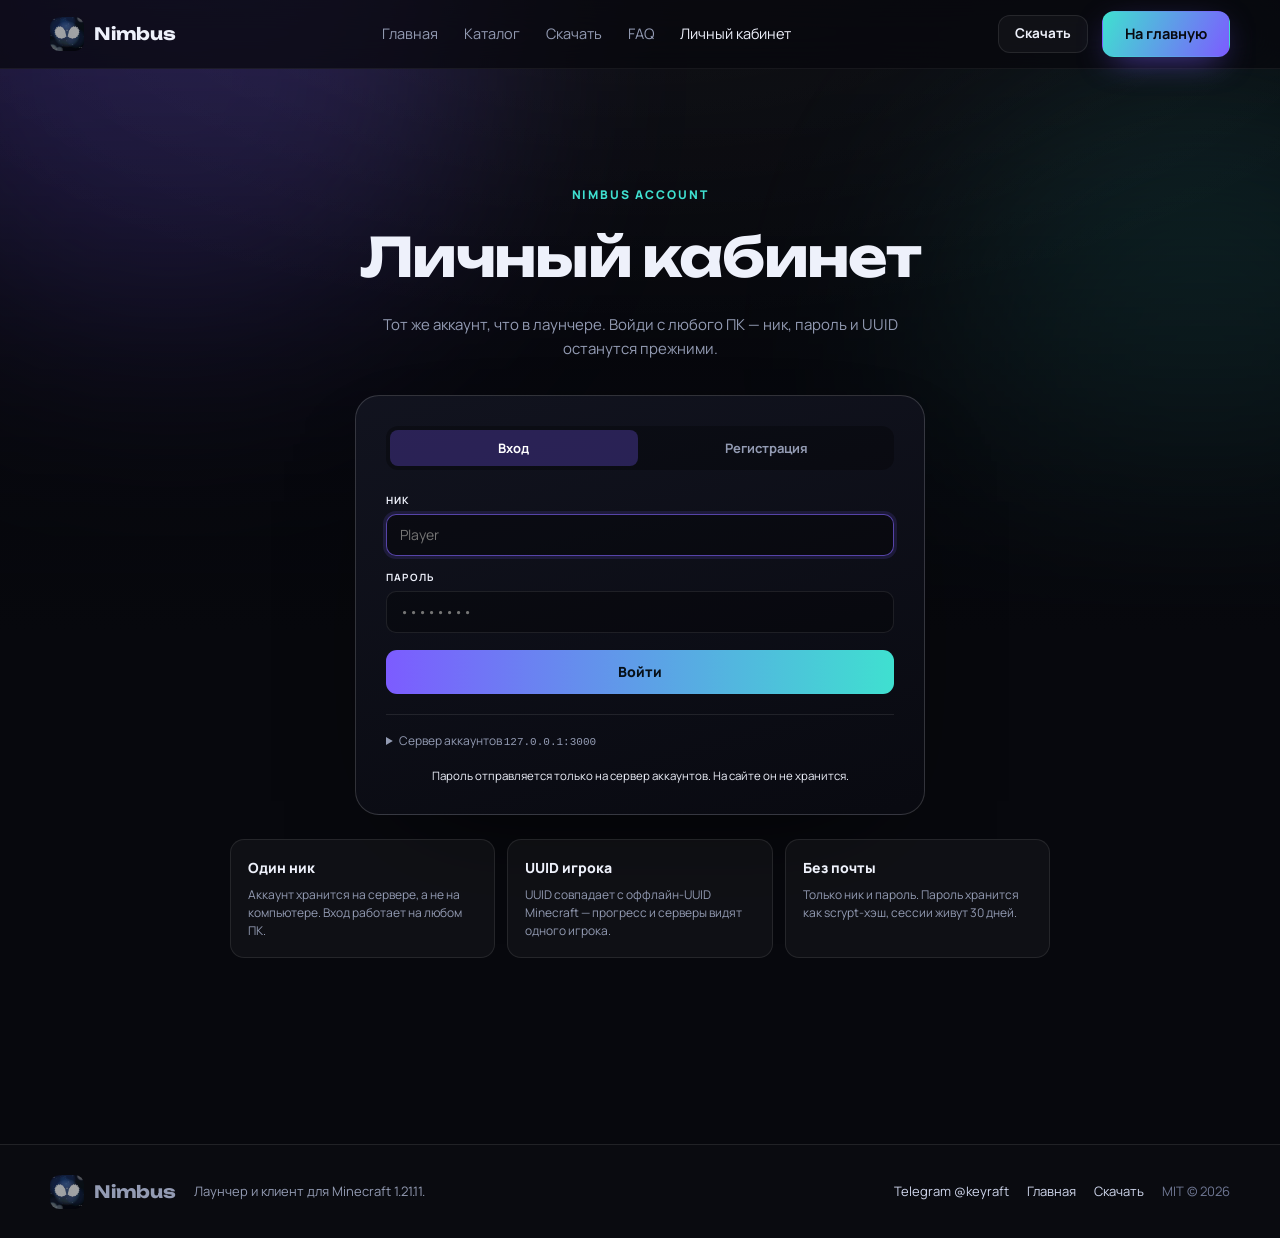
==== account.html @ 92fbec5d "Nimbus site 1.3.2" ====
<!DOCTYPE html>
<html lang="ru">
<head>
<meta charset="UTF-8">
<meta name="viewport" content="width=device-width, initial-scale=1">
<title>Личный кабинет — Nimbus</title>
<meta name="description" content="Вход и регистрация в Nimbus. Тот же аккаунт, что в лаунчере: ник, пароль и UUID игрока на любом ПК.">
<meta name="theme-color" content="#07080d">
<link rel="icon" href="assets/icon.png">
<link rel="preconnect" href="https://fonts.googleapis.com">
<link rel="preconnect" href="https://fonts.gstatic.com" crossorigin>
<link href="https://fonts.googleapis.com/css2?family=Manrope:wght@400;500;600;700;800&family=Unbounded:wght@600;700;800&display=swap" rel="stylesheet">
<link rel="stylesheet" href="style.css">
</head>
<body class="account-page">
<div class="aurora" aria-hidden="true">
  <span class="blob b1"></span>
  <span class="blob b2"></span>
  <span class="blob b3"></span>
</div>

<header class="nav" id="top">
  <div class="wrap nav-inner">
    <a class="brand" href="index.html">
      <img src="assets/icon.png" alt="Nimbus" width="34" height="34">
      <span>Nimbus</span>
    </a>
    <nav class="nav-links" aria-label="Навигация">
      <a href="index.html">Главная</a>
      <a href="index.html#catalog">Каталог</a>
      <a href="index.html#download">Скачать</a>
      <a href="index.html#faq">FAQ</a>
      <a class="active" href="account.html">Личный кабинет</a>
    </nav>
    <div class="nav-actions">
      <a class="btn btn-ghost nav-account" href="index.html#download">Скачать</a>
      <a class="btn btn-primary" href="index.html">На главную</a>
      <button class="nav-burger" id="navBurger" type="button" aria-label="Открыть меню" aria-expanded="false">
        <span></span><span></span><span></span>
      </button>
    </div>
  </div>
  <nav class="mobile-menu" id="mobileMenu" aria-label="Мобильная навигация">
    <a href="index.html">Главная</a>
    <a href="index.html#catalog">Каталог</a>
    <a href="index.html#download">Скачать</a>
    <a href="index.html#faq">FAQ</a>
    <a href="account.html">Личный кабинет</a>
  </nav>
</header>

<main class="account-main wrap">
  <div class="account-hero">
    <span class="eyebrow">Nimbus Account</span>
    <h1>Личный кабинет</h1>
    <p>Тот же аккаунт, что в лаунчере. Войди с любого ПК — ник, пароль и UUID останутся прежними.</p>
  </div>

  <section class="account-card" aria-live="polite">
    <div id="authView">
      <div class="account-tabs" role="tablist" aria-label="Вход или регистрация">
        <button type="button" class="account-tab active" data-auth-tab="login" role="tab" aria-selected="true">Вход</button>
        <button type="button" class="account-tab" data-auth-tab="register" role="tab" aria-selected="false">Регистрация</button>
      </div>

      <form id="authForm" class="account-form" autocomplete="on" novalidate>
        <label class="account-field">
          <span>Ник</span>
          <input id="username" class="account-input" name="username" type="text" maxlength="16" placeholder="Player" autocomplete="username" required>
        </label>
        <label class="account-field">
          <span>Пароль</span>
          <input id="password" class="account-input" name="password" type="password" maxlength="128" placeholder="••••••••" autocomplete="current-password" required>
        </label>
        <label class="account-field" id="repeatField" hidden>
          <span>Повтори пароль</span>
          <input id="repeat" class="account-input" name="repeat" type="password" maxlength="128" placeholder="••••••••" autocomplete="new-password">
        </label>

        <div id="authError" class="account-error" role="alert"></div>
        <button id="authSubmit" class="account-submit" type="submit">Войти</button>
      </form>

      <details class="account-server">
        <summary>Сервер аккаунтов <span id="serverLabel">127.0.0.1:3000</span></summary>
        <div class="server-row">
          <input id="serverUrl" class="account-input mono" type="url" spellcheck="false" placeholder="https://auth.example.com">
          <button id="saveServer" class="btn btn-ghost" type="button">Сохранить</button>
        </div>
        <div id="serverStatus" class="server-status"></div>
        <p class="account-note">Для второго ПК укажи адрес сервера, который печатает NimbusAuthServer. Для интернета нужен https.</p>
      </details>

      <p class="account-note center">Пароль отправляется только на сервер аккаунтов. На сайте он не хранится.</p>
    </div>

    <div id="userView" hidden>
      <div class="account-user">
        <div id="avatar" class="account-avatar">N</div>
        <div class="account-user-copy">
          <h2 id="userName">Player</h2>
          <span class="account-badge">Аккаунт Nimbus</span>
        </div>
        <a class="btn btn-ghost small" href="index.html#download">Скачать</a>
      </div>

      <div class="account-grid">
        <div class="account-info">
          <span>UUID игрока</span>
          <code id="userUuid" class="mono">—</code>
        </div>
        <div class="account-info">
          <span>Аккаунт создан</span>
          <b id="userCreated">—</b>
        </div>
        <div class="account-info wide">
          <span>Сервер аккаунтов</span>
          <b id="userServer" class="mono">—</b>
        </div>
      </div>

      <div class="account-actions">
        <button id="copyUuid" class="btn btn-primary" type="button">Скопировать UUID</button>
        <button id="openServer" class="btn btn-ghost" type="button">Сменить сервер</button>
        <button id="logout" class="btn btn-ghost danger" type="button">Выйти</button>
      </div>

      <p class="account-note center">Этот аккаунт работает в лаунчере, если там указан тот же сервер аккаунтов.</p>
    </div>
  </section>

  <section class="account-benefits">
    <article>
      <h3>Один ник</h3>
      <p>Аккаунт хранится на сервере, а не на компьютере. Вход работает на любом ПК.</p>
    </article>
    <article>
      <h3>UUID игрока</h3>
      <p>UUID совпадает с оффлайн-UUID Minecraft — прогресс и серверы видят одного игрока.</p>
    </article>
    <article>
      <h3>Без почты</h3>
      <p>Только ник и пароль. Пароль хранится как scrypt-хэш, сессии живут 30 дней.</p>
    </article>
  </section>
</main>

<footer class="footer">
  <div class="wrap footer-inner">
    <div class="brand">
      <img src="assets/icon.png" alt="Nimbus" width="34" height="34">
      <span>Nimbus</span>
    </div>
    <p>Лаунчер и клиент для Minecraft 1.21.11.</p>
    <div class="footer-links">
      <a href="https://t.me/keyraft" target="_blank" rel="noopener">Telegram @keyraft</a>
      <a href="index.html">Главная</a>
      <a href="index.html#download">Скачать</a>
      <span>MIT © 2026</span>
    </div>
  </div>
</footer>

<div class="toast" id="toast" hidden></div>
<script src="script.js"></script>
<script src="account.js"></script>
</body>
</html>
---- style.css ----
:root {
  --a1: #7C5CFF;
  --a2: #3FE0D0;
  --sky: #7FA8FF;
  --bg: #07080d;
  --bg2: #0b0d15;
  --surface: rgba(255, 255, 255, 0.035);
  --surface-2: rgba(255, 255, 255, 0.06);
  --stroke: rgba(255, 255, 255, 0.09);
  --stroke-2: rgba(255, 255, 255, 0.16);
  --text: #eef1fb;
  --muted: #939bb3;
  --radius: 18px;
  --max: 1180px;
  --font: "Manrope", "Segoe UI", system-ui, sans-serif;
  --display: "Unbounded", "Manrope", "Segoe UI", sans-serif;
  --mono: ui-monospace, "Cascadia Code", "Consolas", monospace;
}

* { box-sizing: border-box; }
html { scroll-behavior: smooth; scroll-padding-top: 96px; }
body {
  margin: 0;
  background: var(--bg);
  color: var(--text);
  font-family: var(--font);
  font-size: 16px;
  line-height: 1.6;
  -webkit-font-smoothing: antialiased;
  overflow-x: hidden;
}
a { color: inherit; text-decoration: none; }
img { display: block; }
code {
  font-family: var(--mono);
  font-size: 0.86em;
  background: rgba(255, 255, 255, 0.06);
  border: 1px solid var(--stroke);
  padding: 2px 6px;
  border-radius: 6px;
  color: #dfe4f5;
}
::selection { background: var(--a1); color: #fff; }

.wrap {
  width: min(var(--max), calc(100% - 48px));
  margin: 0 auto;
}

/* ---------- background ---------- */
.aurora {
  position: fixed;
  inset: 0;
  z-index: 0;
  pointer-events: none;
  overflow: hidden;
}
.blob {
  position: absolute;
  border-radius: 50%;
  filter: blur(110px);
  opacity: 0.32;
  will-change: transform;
}
.b1 { width: 620px; height: 620px; top: -240px; left: -140px; background: var(--a1); animation: drift 26s ease-in-out infinite; }
.b2 { width: 520px; height: 520px; top: 10%; right: -180px; background: var(--a2); opacity: 0.22; animation: drift 32s ease-in-out infinite reverse; }
.b3 { width: 560px; height: 560px; bottom: -240px; left: 32%; background: var(--sky); opacity: 0.14; animation: drift 38s ease-in-out infinite; }
@keyframes drift {
  0%, 100% { transform: translate3d(0, 0, 0) scale(1); }
  50% { transform: translate3d(40px, 50px, 0) scale(1.12); }
}
body::before {
  content: "";
  position: fixed;
  inset: 0;
  z-index: 1;
  pointer-events: none;
  background:
    radial-gradient(1200px 600px at 50% -10%, rgba(255, 255, 255, 0.05), transparent 70%),
    linear-gradient(180deg, rgba(7, 8, 13, 0.2), var(--bg) 70%);
}
main, .nav, .footer { position: relative; z-index: 2; }

/* ---------- nav ---------- */
.nav {
  position: sticky;
  top: 0;
  z-index: 50;
  backdrop-filter: blur(18px);
  background: rgba(7, 8, 13, 0.72);
  border-bottom: 1px solid rgba(255, 255, 255, 0.06);
}
.nav-inner {
  display: flex;
  align-items: center;
  justify-content: space-between;
  gap: 24px;
  height: 68px;
}
.brand {
  display: flex;
  align-items: center;
  gap: 10px;
  font-family: var(--display);
  font-weight: 700;
  font-size: 17px;
  letter-spacing: -0.01em;
}
.brand img { border-radius: 9px; }
.nav-links {
  display: flex;
  gap: 26px;
  font-size: 14.5px;
  color: var(--muted);
}
.nav-links a { transition: color 0.2s; }
.nav-links a:hover { color: var(--text); }
.nav-actions { display: flex; align-items: center; gap: 14px; }

.lang-switch {
  display: flex;
  gap: 2px;
  padding: 2px;
  border: 1px solid var(--stroke);
  border-radius: 9px;
  background: var(--surface);
}
.lang-switch button {
  min-width: 34px;
  height: 28px;
  padding: 0 7px;
  border: 0;
  border-radius: 7px;
  background: transparent;
  color: var(--muted);
  font-family: var(--font);
  font-size: 11.5px;
  font-weight: 800;
  letter-spacing: 0.05em;
  cursor: pointer;
  transition: color 0.18s, background 0.18s;
}
.lang-switch button:hover { color: var(--text); }
.lang-switch button[aria-pressed="true"] {
  color: #08090f;
  background: linear-gradient(110deg, var(--a2), var(--a1));
}

.theme-dots { display: flex; gap: 7px; }
.theme-dots button {
  width: 15px;
  height: 15px;
  padding: 0;
  border-radius: 50%;
  border: 1px solid rgba(255, 255, 255, 0.25);
  cursor: pointer;
  transition: transform 0.18s, box-shadow 0.18s;
}
.theme-dots button:hover { transform: scale(1.22); }
.theme-dots button[aria-pressed="true"] { box-shadow: 0 0 0 3px rgba(255, 255, 255, 0.18); }

/* ---------- buttons ---------- */
.btn {
  display: inline-flex;
  align-items: center;
  justify-content: center;
  gap: 9px;
  height: 46px;
  padding: 0 22px;
  border-radius: 12px;
  border: 1px solid transparent;
  font-family: var(--font);
  font-size: 14.5px;
  font-weight: 700;
  cursor: pointer;
  transition: transform 0.18s, box-shadow 0.25s, background 0.25s, border-color 0.25s;
  white-space: nowrap;
}
.btn:hover { transform: translateY(-2px); }
.btn-primary {
  color: #08090f;
  background: linear-gradient(115deg, var(--a2), var(--a1));
  box-shadow: 0 10px 34px -12px color-mix(in srgb, var(--a1) 80%, transparent);
}
.btn-primary:hover { box-shadow: 0 16px 44px -12px color-mix(in srgb, var(--a1) 95%, transparent); }
.btn-ghost {
  background: var(--surface);
  border-color: var(--stroke);
  color: var(--text);
}
.btn-ghost:hover { background: var(--surface-2); border-color: var(--stroke-2); }
.nav .btn-ghost { height: 38px; padding: 0 16px; font-size: 13.5px; }

/* ---------- hero ---------- */
.hero {
  display: grid;
  grid-template-columns: 1.02fr 0.98fr;
  gap: 56px;
  align-items: center;
  padding: 84px 0 72px;
}
.badge {
  display: inline-flex;
  align-items: center;
  gap: 9px;
  padding: 7px 14px;
  border-radius: 999px;
  border: 1px solid var(--stroke);
  background: var(--surface);
  font-size: 12.5px;
  font-weight: 700;
  letter-spacing: 0.04em;
  text-transform: uppercase;
  color: #cfd6ec;
}
.badge .dot {
  width: 7px;
  height: 7px;
  border-radius: 50%;
  background: var(--a2);
  box-shadow: 0 0 12px var(--a2);
  animation: pulse 2s infinite;
}
@keyframes pulse { 0%, 100% { opacity: 1; } 50% { opacity: 0.35; } }

.hero h1 {
  font-family: var(--display);
  font-size: clamp(44px, 5.6vw, 76px);
  line-height: 0.99;
  letter-spacing: -0.035em;
  margin: 26px 0 22px;
  font-weight: 700;
}
.grad {
  background: linear-gradient(100deg, var(--a2), var(--a1) 62%, var(--sky));
  -webkit-background-clip: text;
  background-clip: text;
  color: transparent;
}
.lead {
  max-width: 540px;
  color: var(--muted);
  font-size: 17px;
  line-height: 1.65;
  margin: 0 0 32px;
}
.hero-cta { display: flex; gap: 12px; flex-wrap: wrap; }

.stats {
  display: flex;
  gap: 34px;
  margin: 46px 0 0;
  padding-top: 28px;
  border-top: 1px solid var(--stroke);
}
.stats div { display: flex; flex-direction: column; gap: 2px; }
.stats dt {
  font-family: var(--display);
  font-size: 24px;
  font-weight: 700;
  letter-spacing: -0.02em;
}
.stats dd {
  margin: 0;
  font-size: 12.5px;
  text-transform: uppercase;
  letter-spacing: 0.1em;
  color: var(--muted);
  font-weight: 600;
}

/* ---------- hero art / hud mock ---------- */
.hero-art { position: relative; }
.art-glow {
  position: absolute;
  inset: 8% 0 0 8%;
  background: radial-gradient(closest-side, color-mix(in srgb, var(--a1) 45%, transparent), transparent);
  filter: blur(50px);
  z-index: 0;
}
.hud-mock {
  position: relative;
  z-index: 1;
  border-radius: 20px;
  border: 1px solid var(--stroke-2);
  background:
    linear-gradient(160deg, rgba(255, 255, 255, 0.07), rgba(10, 12, 20, 0.85) 45%),
    var(--bg2);
  box-shadow:
    0 40px 90px -40px rgba(0, 0, 0, 0.9),
    inset 0 1px 0 rgba(255, 255, 255, 0.08);
  padding: 18px;
  overflow: hidden;
  transform: perspective(1100px) rotateY(-7deg) rotateX(4deg);
  animation: floaty 9s ease-in-out infinite;
}
@keyframes floaty {
  0%, 100% { transform: perspective(1100px) rotateY(-7deg) rotateX(4deg) translateY(0); }
  50% { transform: perspective(1100px) rotateY(-4deg) rotateX(3deg) translateY(-12px); }
}
.hud-top { display: flex; gap: 8px; flex-wrap: wrap; }
.hud-chip {
  display: inline-flex;
  align-items: center;
  gap: 6px;
  padding: 6px 11px;
  border-radius: 8px;
  background: rgba(0, 0, 0, 0.42);
  border: 1px solid var(--stroke);
  font-size: 11.5px;
  color: #c4cbe0;
  font-weight: 600;
}
.hud-chip b { color: #fff; font-weight: 800; }
.hud-chip em { color: var(--a2); font-style: normal; font-size: 10.5px; }
.hud-chip:first-child { border-color: color-mix(in srgb, var(--a1) 55%, transparent); }
.hud-chip:first-child b { color: var(--a2); }

.hud-list {
  display: grid;
  grid-template-columns: repeat(2, minmax(0, 1fr));
  gap: 6px;
  margin: 16px 0;
}
.hud-list span {
  padding: 7px 12px;
  border-radius: 8px;
  background: rgba(255, 255, 255, 0.055);
  border-left: 2px solid var(--a1);
  font-size: 12px;
  font-weight: 700;
  color: #dfe4f4;
  letter-spacing: 0.01em;
}
.hud-list span:nth-child(2n) { border-left-color: var(--a2); }
.hud-bottom {
  display: flex;
  align-items: center;
  gap: 10px;
  font-size: 10.5px;
  color: var(--muted);
  font-weight: 600;
  border-top: 1px solid var(--stroke);
  padding-top: 12px;
}
.hud-arrow { color: var(--a2); }
.hud-bar {
  margin-left: auto;
  width: 90px;
  height: 4px;
  border-radius: 4px;
  background: rgba(255, 255, 255, 0.1);
  overflow: hidden;
}
.hud-bar i {
  display: block;
  height: 100%;
  width: 68%;
  background: linear-gradient(90deg, var(--a2), var(--a1));
  border-radius: 4px;
}

.flakes { position: absolute; inset: 0; pointer-events: none; }
.flakes i {
  position: absolute;
  top: -8px;
  width: 3px;
  height: 3px;
  border-radius: 50%;
  background: rgba(255, 255, 255, 0.75);
  animation: fall linear infinite;
}
.flakes i:nth-child(1) { left: 12%; animation-duration: 7.5s; animation-delay: 0s; }
.flakes i:nth-child(2) { left: 26%; animation-duration: 9.5s; animation-delay: 1.4s; }
.flakes i:nth-child(3) { left: 40%; animation-duration: 8s; animation-delay: 2.8s; }
.flakes i:nth-child(4) { left: 54%; animation-duration: 10.5s; animation-delay: 0.7s; }
.flakes i:nth-child(5) { left: 67%; animation-duration: 7s; animation-delay: 3.3s; }
.flakes i:nth-child(6) { left: 78%; animation-duration: 11s; animation-delay: 1.9s; }
.flakes i:nth-child(7) { left: 88%; animation-duration: 8.5s; animation-delay: 4.2s; }
.flakes i:nth-child(8) { left: 96%; animation-duration: 9s; animation-delay: 2.2s; }
@keyframes fall {
  0% { transform: translateY(-10px) translateX(0); opacity: 0; }
  10% { opacity: 0.9; }
  100% { transform: translateY(380px) translateX(-14px); opacity: 0; }
}

/* ---------- marquee ---------- */
.marquee {
  position: relative;
  z-index: 2;
  border-top: 1px solid var(--stroke);
  border-bottom: 1px solid var(--stroke);
  background: rgba(255, 255, 255, 0.02);
  overflow: hidden;
  padding: 14px 0;
  mask-image: linear-gradient(90deg, transparent, #000 8%, #000 92%, transparent);
}
.marquee-track {
  display: flex;
  gap: 22px;
  width: max-content;
  animation: scroll 38s linear infinite;
  font-family: var(--display);
  font-size: 13px;
  font-weight: 600;
  letter-spacing: 0.12em;
  color: #b9c1d8;
}
.marquee-track span:nth-child(2n) { color: var(--a2); }
@keyframes scroll { to { transform: translateX(-50%); } }

/* ---------- sections ---------- */
.section { padding: 92px 0 12px; }
.section-head { max-width: 640px; margin-bottom: 44px; }
.eyebrow {
  display: inline-block;
  font-size: 12px;
  font-weight: 800;
  letter-spacing: 0.16em;
  text-transform: uppercase;
  color: var(--a2);
  margin-bottom: 14px;
}
.section-head h2 {
  font-family: var(--display);
  font-size: clamp(30px, 3.4vw, 46px);
  line-height: 1.08;
  letter-spacing: -0.03em;
  margin: 0 0 16px;
  font-weight: 700;
}
.section-head p { color: var(--muted); margin: 0; font-size: 16.5px; }

/* ---------- feature cards ---------- */
.grid { display: grid; gap: 16px; }
.features { grid-template-columns: repeat(3, minmax(0, 1fr)); }
.card {
  position: relative;
  padding: 26px;
  border-radius: var(--radius);
  border: 1px solid var(--stroke);
  background: linear-gradient(170deg, rgba(255, 255, 255, 0.045), rgba(255, 255, 255, 0.012));
  overflow: hidden;
  transition: transform 0.25s, border-color 0.25s, background 0.25s;
}
.card::after {
  content: "";
  position: absolute;
  inset: 0;
  background: radial-gradient(320px 160px at 10% 0%, color-mix(in srgb, var(--a1) 22%, transparent), transparent 70%);
  opacity: 0;
  transition: opacity 0.3s;
  pointer-events: none;
}
.card:hover { transform: translateY(-4px); border-color: var(--stroke-2); }
.card:hover::after { opacity: 1; }
.ico {
  width: 44px;
  height: 44px;
  display: grid;
  place-items: center;
  border-radius: 12px;
  background: color-mix(in srgb, var(--a1) 16%, transparent);
  border: 1px solid color-mix(in srgb, var(--a1) 35%, transparent);
  margin-bottom: 18px;
}
.ico svg {
  width: 22px;
  height: 22px;
  fill: none;
  stroke: var(--a2);
  stroke-width: 1.7;
  stroke-linecap: round;
  stroke-linejoin: round;
}
.card h3 { margin: 0 0 8px; font-size: 17.5px; font-weight: 800; letter-spacing: -0.01em; }
.card p { margin: 0 0 16px; color: var(--muted); font-size: 14.5px; line-height: 1.6; }
.tags { display: flex; flex-wrap: wrap; gap: 6px; }
.tags span {
  font-size: 11px;
  font-weight: 700;
  color: #c3cbe2;
  padding: 3px 9px;
  border-radius: 999px;
  background: rgba(255, 255, 255, 0.05);
  border: 1px solid var(--stroke);
}
.chips-row {
  display: flex;
  flex-wrap: wrap;
  gap: 8px;
  margin-top: 26px;
}
.chips-row span {
  font-size: 12.5px;
  font-weight: 600;
  color: var(--muted);
  padding: 6px 13px;
  border-radius: 999px;
  border: 1px solid var(--stroke);
  background: rgba(255, 255, 255, 0.02);
  transition: color 0.2s, border-color 0.2s;
}
.chips-row span:hover { color: var(--text); border-color: color-mix(in srgb, var(--a2) 50%, transparent); }

/* ---------- menu mock ---------- */
.menu-mock {
  display: grid;
  grid-template-columns: 190px 1fr 1.05fr;
  border-radius: 20px;
  border: 1px solid var(--stroke-2);
  background: linear-gradient(165deg, rgba(18, 20, 32, 0.96), rgba(9, 10, 17, 0.98));
  box-shadow: 0 40px 100px -50px rgba(0, 0, 0, 0.95);
  overflow: hidden;
  min-height: 380px;
}
.mm-side {
  border-right: 1px solid var(--stroke);
  background: rgba(255, 255, 255, 0.02);
  padding: 18px 14px;
  display: flex;
  flex-direction: column;
  gap: 18px;
}
.mm-logo { display: flex; align-items: center; gap: 9px; font-family: var(--display); font-size: 14px; }
.mm-logo img { width: 24px; height: 24px; border-radius: 7px; }
.mm-side nav { display: flex; flex-direction: column; gap: 3px; }
.mm-side nav a {
  padding: 8px 11px;
  border-radius: 8px;
  font-size: 12.5px;
  font-weight: 600;
  color: var(--muted);
}
.mm-side nav a.on {
  color: var(--text);
  background: color-mix(in srgb, var(--a1) 18%, transparent);
  box-shadow: inset 2px 0 0 var(--a2);
}
.mm-user {
  margin-top: auto;
  display: flex;
  flex-direction: column;
  font-size: 11px;
  color: var(--muted);
}
.mm-user em { color: var(--a2); font-style: normal; }
.mm-list { padding: 16px; display: flex; flex-direction: column; gap: 5px; border-right: 1px solid var(--stroke); }
.mm-search {
  font-size: 11.5px;
  color: #6f7793;
  padding: 8px 11px;
  border-radius: 8px;
  border: 1px solid var(--stroke);
  background: rgba(0, 0, 0, 0.3);
  margin-bottom: 8px;
}
.mm-item {
  display: flex;
  align-items: center;
  justify-content: space-between;
  padding: 9px 12px;
  border-radius: 8px;
  font-size: 12.5px;
  font-weight: 600;
  color: #aab2c9;
}
.mm-item.on { color: #fff; background: rgba(255, 255, 255, 0.045); }
.mm-item i {
  width: 24px;
  height: 13px;
  border-radius: 999px;
  background: rgba(255, 255, 255, 0.12);
  position: relative;
  transition: background 0.2s;
}
.mm-item i::after {
  content: "";
  position: absolute;
  top: 2px;
  left: 2px;
  width: 9px;
  height: 9px;
  border-radius: 50%;
  background: #8e96ad;
  transition: transform 0.2s, background 0.2s;
}
.mm-item.on i { background: linear-gradient(90deg, var(--a1), var(--a2)); }
.mm-item.on i::after { transform: translateX(11px); background: #fff; }
.mm-panel { padding: 20px; display: flex; flex-direction: column; gap: 14px; }
.mm-title {
  display: flex;
  justify-content: space-between;
  align-items: center;
  font-size: 14px;
  font-weight: 800;
  padding-bottom: 12px;
  border-bottom: 1px solid var(--stroke);
}
.mm-key {
  font-size: 10px;
  color: var(--muted);
  border: 1px solid var(--stroke);
  border-radius: 5px;
  padding: 1px 6px;
}
.mm-row {
  display: flex;
  align-items: center;
  justify-content: space-between;
  font-size: 12px;
  color: #aab2c9;
}
.mm-row b { color: #e6eaf7; font-weight: 700; }
.mm-row b.on { color: var(--a2); }
.mm-slider {
  height: 5px;
  border-radius: 999px;
  background: rgba(255, 255, 255, 0.08);
  overflow: hidden;
}
.mm-slider i { display: block; height: 100%; background: linear-gradient(90deg, var(--a2), var(--a1)); }
.mm-swatch {
  width: 26px;
  height: 14px;
  border-radius: 4px;
  background: linear-gradient(90deg, var(--a1), var(--a2));
}
.mm-foot {
  margin-top: auto;
  font-size: 10.5px;
  color: #6f7793;
  padding-top: 14px;
  border-top: 1px solid var(--stroke);
}

/* ---------- themes ---------- */
.themes-grid {
  display: grid;
  grid-template-columns: repeat(3, minmax(0, 1fr));
  gap: 12px;
}
.theme-card {
  display: flex;
  flex-direction: column;
  align-items: flex-start;
  gap: 2px;
  padding: 16px;
  border-radius: 14px;
  border: 1px solid var(--stroke);
  background: rgba(255, 255, 255, 0.025);
  color: var(--text);
  font-family: var(--font);
  text-align: left;
  cursor: pointer;
  transition: transform 0.2s, border-color 0.2s, background 0.2s;
}
.theme-card:hover { transform: translateY(-3px); border-color: var(--stroke-2); background: rgba(255, 255, 255, 0.05); }
.theme-card[aria-pressed="true"] { border-color: color-mix(in srgb, var(--a2) 65%, transparent); background: rgba(255, 255, 255, 0.055); }
.sw {
  width: 100%;
  height: 34px;
  border-radius: 9px;
  margin-bottom: 10px;
  background: linear-gradient(110deg, var(--x), var(--y));
}
.sw.rainbow {
  background: linear-gradient(110deg, #ff5c8a, #ffb84d, #c6e84b, #3fe0a0, #3fa0ff, #7c5cff, #e05ee8);
  background-size: 220% 100%;
  animation: rainbow 4s linear infinite;
}
@keyframes rainbow { to { background-position: 220% 0; } }
.theme-card b { font-size: 14px; font-weight: 800; }
.theme-card em { font-size: 11.5px; font-style: normal; color: var(--muted); }

/* ---------- install ---------- */
.steps {
  display: grid;
  grid-template-columns: repeat(3, minmax(0, 1fr));
  gap: 16px;
  margin-bottom: 24px;
}
.step {
  padding: 24px;
  border-radius: var(--radius);
  border: 1px solid var(--stroke);
  background: linear-gradient(170deg, rgba(255, 255, 255, 0.04), rgba(255, 255, 255, 0.01));
}
.num {
  font-family: var(--display);
  font-size: 13px;
  font-weight: 700;
  color: var(--a2);
  letter-spacing: 0.08em;
}
.step h3 { margin: 10px 0 8px; font-size: 17px; font-weight: 800; }
.step p { margin: 0; color: var(--muted); font-size: 14px; }

.download-card {
  display: flex;
  align-items: center;
  justify-content: space-between;
  gap: 24px;
  flex-wrap: wrap;
  padding: 26px 28px;
  border-radius: var(--radius);
  border: 1px solid color-mix(in srgb, var(--a1) 32%, var(--stroke));
  background:
    radial-gradient(600px 180px at 0% 0%, color-mix(in srgb, var(--a1) 20%, transparent), transparent 70%),
    rgba(255, 255, 255, 0.03);
}
.download-card h3 { margin: 0 0 4px; font-family: var(--mono); font-size: 16px; }
.download-card p { margin: 0; color: var(--muted); font-size: 13px; }
.dl-actions { display: flex; gap: 10px; flex-wrap: wrap; }

/* ---------- faq ---------- */
.faq { display: flex; flex-direction: column; gap: 10px; max-width: 820px; }
.faq details {
  border: 1px solid var(--stroke);
  border-radius: 14px;
  background: rgba(255, 255, 255, 0.025);
  padding: 4px 20px;
  transition: border-color 0.2s, background 0.2s;
}
.faq details[open] { border-color: color-mix(in srgb, var(--a1) 40%, var(--stroke)); background: rgba(255, 255, 255, 0.04); }
.faq summary {
  cursor: pointer;
  padding: 15px 0;
  font-weight: 700;
  font-size: 15px;
  list-style: none;
  display: flex;
  justify-content: space-between;
  align-items: center;
  gap: 16px;
}
.faq summary::-webkit-details-marker { display: none; }
.faq summary::after {
  content: "+";
  font-size: 19px;
  color: var(--a2);
  line-height: 1;
  transition: transform 0.2s;
}
.faq details[open] summary::after { transform: rotate(45deg); }
.faq p { margin: 0 0 16px; color: var(--muted); font-size: 14.5px; }

/* ---------- footer ---------- */
.footer {
  margin-top: 100px;
  border-top: 1px solid var(--stroke);
  background: rgba(255, 255, 255, 0.015);
}
.footer-inner {
  display: flex;
  align-items: center;
  gap: 18px;
  flex-wrap: wrap;
  padding: 30px 0;
  font-size: 13px;
  color: var(--muted);
}
.footer-inner p { margin: 0; }
.footer-links { display: flex; gap: 18px; margin-left: auto; flex-wrap: wrap; }
.footer-links a { color: #cfd6ec; border-bottom: 1px solid transparent; }
.footer-links a:hover { border-bottom-color: var(--a2); }
.footer-links span { color: #6f7793; }

/* ---------- reveal ---------- */
.reveal { opacity: 0; transform: translateY(18px); transition: opacity 0.6s ease, transform 0.6s ease; }
.reveal.in { opacity: 1; transform: none; }

/* ---------- responsive ---------- */
@media (max-width: 1000px) {
  .hero { grid-template-columns: 1fr; gap: 44px; padding-top: 60px; }
  .hero-art { max-width: 560px; }
  .features { grid-template-columns: repeat(2, minmax(0, 1fr)); }
  .menu-mock { grid-template-columns: 165px 1fr; }
  .mm-panel { display: none; }
  .mm-list { border-right: 0; }
  .nav-links { display: none; }
}
@media (max-width: 720px) {
  .wrap { width: calc(100% - 32px); }
  .hero h1 { font-size: 42px; }
  .lead { font-size: 15.5px; }
  .features, .themes-grid, .steps { grid-template-columns: 1fr; }
  .stats { gap: 22px; flex-wrap: wrap; }
  .stats dt { font-size: 20px; }
  .section { padding-top: 68px; }
  .theme-dots { display: none; }
  .nav-actions .btn-ghost { display: none; }
  .hud-mock { transform: none; animation: none; }
  .menu-mock { grid-template-columns: 1fr; }
  .mm-side { display: none; }
  .download-card { padding: 22px; }
  .footer-links { margin-left: 0; }
}

@media (prefers-reduced-motion: reduce) {
  *, *::before, *::after { animation-duration: 0.001ms !important; animation-iteration-count: 1 !important; transition-duration: 0.001ms !important; }
  html { scroll-behavior: auto; }
}

/* ---------- Nimbus site additions ---------- */
.nav-links a.active { color: var(--text); }
.hero-note {
  display: flex;
  align-items: center;
  gap: 10px;
  margin-top: 22px;
  color: var(--dim);
  font-size: 12px;
}
.pill {
  padding: 3px 9px;
  border-radius: 999px;
  background: rgba(255, 255, 255, 0.07);
  border: 1px solid var(--stroke);
  color: var(--a2);
  font-size: 10.5px;
  font-weight: 800;
  letter-spacing: 0.08em;
}

.nav-burger {
  display: none;
  width: 38px;
  height: 38px;
  align-items: center;
  justify-content: center;
  flex-direction: column;
  gap: 4px;
  border-radius: 10px;
  border: 1px solid var(--stroke);
  background: var(--surface);
  color: var(--text);
  cursor: pointer;
}
.nav-burger span {
  display: block;
  width: 15px;
  height: 1.5px;
  border-radius: 2px;
  background: currentColor;
  transition: transform .18s, opacity .18s;
}
.nav-burger[aria-expanded="true"] span:nth-child(1) { transform: translateY(5.5px) rotate(45deg); }
.nav-burger[aria-expanded="true"] span:nth-child(2) { opacity: 0; }
.nav-burger[aria-expanded="true"] span:nth-child(3) { transform: translateY(-5.5px) rotate(-45deg); }

.mobile-menu {
  display: none;
  flex-direction: column;
  gap: 4px;
  padding: 8px 24px 18px;
  border-top: 1px solid var(--stroke);
  background: rgba(7, 8, 13, 0.96);
}
.mobile-menu.open { display: flex; }
.mobile-menu a {
  padding: 10px 12px;
  border-radius: 8px;
  color: var(--muted);
  font-size: 14px;
  font-weight: 600;
}
.mobile-menu a:hover { color: var(--text); background: var(--surface); }

/* hero screenshots */
.hero-art { min-height: 430px; }
.shot {
  position: relative;
  z-index: 1;
  overflow: hidden;
  border-radius: 16px;
  border: 1px solid var(--stroke-2);
  background: #0b0d15;
  box-shadow: 0 40px 110px -52px rgba(0, 0, 0, 0.95);
}
.shot img { width: 100%; display: block; }
.shot-main {
  transform: perspective(1400px) rotateY(-5deg) rotateX(2deg);
  transform-origin: 50% 40%;
}
.shot-bar {
  display: flex;
  align-items: center;
  gap: 5px;
  height: 25px;
  padding: 0 10px;
  background: #080a11;
  border-bottom: 1px solid var(--stroke);
}
.shot-bar i {
  width: 5px;
  height: 5px;
  border-radius: 50%;
  background: #3a4053;
}
.shot-bar i:nth-child(1) { background: #ff6b7f; }
.shot-bar i:nth-child(2) { background: #ffc857; }
.shot-bar i:nth-child(3) { background: #4be38a; }
.shot-bar span {
  margin-left: 7px;
  color: var(--dim);
  font-size: 9.5px;
  letter-spacing: 0.08em;
  text-transform: uppercase;
}
.shot-mini {
  position: absolute;
  width: 42%;
  right: -8px;
  bottom: -26px;
  border-radius: 11px;
  transform: rotate(2.5deg);
  box-shadow: 0 30px 70px -25px rgba(0, 0, 0, 0.9);
}
.hero-version {
  position: absolute;
  z-index: 3;
  top: -12px;
  right: 12px;
  padding: 4px 9px;
  border-radius: 999px;
  border: 1px solid var(--stroke-2);
  background: #0b0d15;
  color: var(--a2);
  font-family: var(--mono);
  font-size: 10px;
  font-weight: 700;
}
.shot-wide { border-radius: 14px; }

/* split sections */
.split {
  display: grid;
  grid-template-columns: 0.95fr 1.05fr;
  gap: 50px;
  align-items: center;
}
.split.reverse { grid-template-columns: 1.05fr 0.95fr; }
.split-copy h3 {
  margin: 0 0 16px;
  font-family: var(--display);
  font-size: clamp(24px, 3vw, 34px);
  line-height: 1.15;
  letter-spacing: -0.02em;
}
.check-list {
  list-style: none;
  padding: 0;
  margin: 22px 0 28px;
  display: grid;
  gap: 10px;
}
.check-list li {
  position: relative;
  padding-left: 26px;
  color: var(--muted);
  font-size: 14.5px;
  line-height: 1.5;
}
.check-list li::before {
  content: "";
  position: absolute;
  left: 0;
  top: 6px;
  width: 13px;
  height: 7px;
  border-left: 2px solid var(--a2);
  border-bottom: 2px solid var(--a2);
  transform: rotate(-45deg);
}
.split .menu-mock { box-shadow: 0 34px 80px -48px rgba(0, 0, 0, 0.9); }
.split .shot img { width: 100%; }

/* downloads */
.download-grid {
  display: grid;
  grid-template-columns: repeat(3, minmax(0, 1fr));
  gap: 16px;
}
.download-grid .download-card {
  display: flex;
  flex-direction: column;
  align-items: stretch;
  justify-content: flex-start;
  gap: 10px;
  padding: 24px;
  position: relative;
  border-radius: var(--radius);
  border: 1px solid var(--stroke);
  background: linear-gradient(170deg, rgba(255, 255, 255, 0.045), rgba(255, 255, 255, 0.012));
}
.download-grid .download-card.featured {
  border-color: color-mix(in srgb, var(--a1) 42%, var(--stroke));
  background:
    radial-gradient(500px 170px at 0% 0%, color-mix(in srgb, var(--a1) 22%, transparent), transparent 70%),
    rgba(255, 255, 255, 0.035);
}
.dl-badge {
  align-self: flex-start;
  padding: 3px 8px;
  border-radius: 999px;
  background: color-mix(in srgb, var(--a2) 16%, transparent);
  border: 1px solid color-mix(in srgb, var(--a2) 30%, transparent);
  color: var(--a2);
  font-size: 9.5px;
  font-weight: 800;
  letter-spacing: 0.08em;
  text-transform: uppercase;
}
.download-grid h3 { margin: 0; font-family: var(--font); font-size: 17px; font-weight: 800; }
.download-grid p { margin: 0; color: var(--muted); font-size: 12.5px; }
.hash-line {
  display: flex;
  align-items: flex-start;
  gap: 6px;
  padding: 8px;
  border-radius: 8px;
  border: 1px solid var(--stroke);
  background: rgba(0, 0, 0, 0.24);
}
.hash-line code {
  flex: 1;
  min-width: 0;
  padding: 0;
  border: 0;
  background: transparent;
  font-size: 9px;
  line-height: 1.4;
  overflow-wrap: anywhere;
  color: #9aa3ba;
}
.copy-btn {
  flex: none;
  padding: 3px 6px;
  border-radius: 5px;
  border: 1px solid var(--stroke);
  background: transparent;
  color: var(--muted);
  font: 600 9px var(--font);
  cursor: pointer;
}
.copy-btn:hover { color: var(--text); border-color: var(--stroke-2); }
.download-grid .dl-actions { margin-top: auto; padding-top: 4px; }
.download-grid small { color: var(--dim); font-size: 10.5px; line-height: 1.5; }
.download-note { margin: 18px 0 0; color: var(--dim); font-size: 11.5px; }
.download-note a { color: var(--a2); }

/* requirements */
.requirements {
  display: grid;
  grid-template-columns: repeat(4, minmax(0, 1fr));
  gap: 12px;
  margin-top: 18px;
}
.requirements div {
  padding: 15px 17px;
  border-radius: 12px;
  border: 1px solid var(--stroke);
  background: var(--surface);
}
.requirements b {
  display: block;
  color: var(--a2);
  font-size: 10px;
  letter-spacing: 0.12em;
  text-transform: uppercase;
}
.requirements span { color: var(--muted); font-size: 12.5px; }

/* account CTA */
.account-cta {
  display: flex;
  align-items: center;
  gap: 22px;
  flex-wrap: wrap;
  padding: 30px 32px;
  border-radius: 22px;
  border: 1px solid color-mix(in srgb, var(--a1) 30%, var(--stroke));
  background:
    radial-gradient(700px 200px at 10% 0%, color-mix(in srgb, var(--a1) 20%, transparent), transparent 70%),
    rgba(255, 255, 255, 0.03);
}
.account-cta-icon {
  width: 54px;
  height: 54px;
  flex: none;
  display: grid;
  place-items: center;
  border-radius: 16px;
  background: linear-gradient(135deg, var(--a1), var(--a2));
  color: #071018;
}
.account-cta-icon svg { width: 26px; height: 26px; fill: none; stroke: currentColor; stroke-width: 1.8; stroke-linecap: round; }
.account-cta-copy { flex: 1; min-width: 240px; }
.account-cta-copy h2 { margin: 0 0 6px; font-family: var(--display); font-size: clamp(22px, 3vw, 30px); }
.account-cta-copy p { margin: 0; color: var(--muted); font-size: 13.5px; max-width: 620px; }

/* changelog */
.changelog {
  display: grid;
  grid-template-columns: repeat(2, minmax(0, 1fr));
  gap: 14px;
}
.release {
  padding: 20px 22px;
  border-radius: 15px;
  border: 1px solid var(--stroke);
  background: rgba(255, 255, 255, 0.025);
}
.release-tag {
  margin-bottom: 9px;
  color: var(--a2);
  font-family: var(--display);
  font-size: 17px;
  font-weight: 700;
}
.release-tag span {
  margin-left: 6px;
  color: var(--dim);
  font-family: var(--font);
  font-size: 10px;
  letter-spacing: 0.12em;
  text-transform: uppercase;
}
.release p { margin: 0; color: var(--muted); font-size: 13px; line-height: 1.6; }

/* account page */
.account-main { padding: 112px 0 86px; }
.account-hero { max-width: 680px; margin: 0 auto 34px; text-align: center; }
.account-hero .eyebrow { margin-bottom: 10px; }
.account-hero h1 {
  margin: 0 0 12px;
  font-family: var(--display);
  font-size: clamp(36px, 5vw, 54px);
  letter-spacing: -0.03em;
}
.account-hero p { margin: 0 auto; color: var(--muted); max-width: 560px; font-size: 15px; }
.account-card {
  max-width: 570px;
  margin: 0 auto;
  padding: 30px;
  border-radius: 24px;
  border: 1px solid var(--stroke-2);
  background: linear-gradient(165deg, rgba(18, 20, 32, 0.96), rgba(9, 10, 17, 0.98));
  box-shadow: 0 46px 120px -60px rgba(0, 0, 0, 0.95);
}
.account-tabs {
  display: flex;
  gap: 5px;
  padding: 4px;
  border-radius: 12px;
  background: rgba(0, 0, 0, 0.3);
  margin-bottom: 22px;
}
.account-tab {
  flex: 1;
  height: 36px;
  border: 0;
  border-radius: 8px;
  background: transparent;
  color: var(--muted);
  font: 700 13px var(--font);
  cursor: pointer;
}
.account-tab.active { color: #fff; background: color-mix(in srgb, var(--a1) 28%, transparent); }
.account-form { display: flex; flex-direction: column; gap: 13px; }
.account-field { display: flex; flex-direction: column; gap: 6px; }
.account-field > span {
  color: var(--dim);
  font-size: 10px;
  font-weight: 700;
  letter-spacing: 0.12em;
  text-transform: uppercase;
}
.account-input {
  width: 100%;
  height: 42px;
  padding: 0 13px;
  border-radius: 10px;
  border: 1px solid var(--stroke);
  background: rgba(0, 0, 0, 0.3);
  color: var(--text);
  font: inherit;
  font-size: 14px;
  outline: none;
  user-select: text;
}
.account-input:focus { border-color: color-mix(in srgb, var(--a1) 60%, var(--stroke)); box-shadow: 0 0 0 3px color-mix(in srgb, var(--a1) 14%, transparent); }
.account-submit {
  height: 44px;
  margin-top: 4px;
  border: 0;
  border-radius: 11px;
  background: linear-gradient(90deg, var(--a1), var(--a2));
  color: #071018;
  font: 800 14px var(--font);
  cursor: pointer;
}
.account-submit:disabled { opacity: 0.6; cursor: wait; }
.account-error {
  display: none;
  padding: 9px 12px;
  border-radius: 9px;
  border: 1px solid rgba(255, 94, 122, 0.3);
  background: rgba(255, 94, 122, 0.08);
  color: #ff9db0;
  font-size: 12.5px;
  line-height: 1.45;
}
.account-error.show { display: block; }
.account-server { margin-top: 20px; padding-top: 16px; border-top: 1px solid var(--stroke); }
.account-server summary {
  cursor: pointer;
  color: var(--muted);
  font-size: 12px;
  user-select: none;
}
.account-server summary span { color: var(--dim); font-family: var(--mono); font-size: 11px; }
.server-row { display: flex; gap: 8px; margin-top: 12px; }
.server-row .account-input { flex: 1; min-width: 0; }
.server-row .btn { flex: none; height: 42px; }
.server-status { margin-top: 8px; min-height: 16px; font-size: 11.5px; color: var(--muted); }
.server-status.ok { color: #8ff0bb; }
.server-status.err { color: #ff9db0; }
.account-note { margin: 10px 0 0; color: var(--dim); font-size: 11.5px; line-height: 1.5; }
.account-note.center { text-align: center; margin-top: 16px; }
.account-user { display: flex; align-items: center; gap: 15px; padding-bottom: 20px; border-bottom: 1px solid var(--stroke); }
.account-avatar {
  width: 58px;
  height: 58px;
  flex: none;
  display: grid;
  place-items: center;
  border-radius: 16px;
  background: linear-gradient(135deg, var(--a1), var(--a2));
  color: #071018;
  font-family: var(--display);
  font-size: 24px;
  font-weight: 800;
}
.account-user-copy { flex: 1; min-width: 0; }
.account-user-copy h2 { margin: 0 0 5px; font-family: var(--display); font-size: 25px; overflow: hidden; text-overflow: ellipsis; white-space: nowrap; }
.account-badge {
  display: inline-block;
  padding: 3px 8px;
  border-radius: 999px;
  border: 1px solid rgba(75, 227, 138, 0.25);
  background: rgba(75, 227, 138, 0.08);
  color: #8ff0bb;
  font-size: 10px;
  font-weight: 700;
}
.account-grid { display: grid; grid-template-columns: 1.4fr 1fr; gap: 10px; margin: 18px 0; }
.account-info {
  min-width: 0;
  padding: 12px;
  border-radius: 10px;
  border: 1px solid var(--stroke);
  background: rgba(0, 0, 0, 0.24);
}
.account-info.wide { grid-column: 1 / -1; }
.account-info span { display: block; color: var(--dim); font-size: 9.5px; letter-spacing: 0.12em; text-transform: uppercase; }
.account-info b, .account-info code {
  display: block;
  margin-top: 6px;
  color: var(--text);
  font-size: 12.5px;
  overflow-wrap: anywhere;
  user-select: text;
}
.account-actions { display: flex; gap: 8px; flex-wrap: wrap; }
.account-actions .btn { height: 38px; padding: 0 14px; font-size: 12.5px; }
.btn.small { height: 32px; padding: 0 11px; font-size: 11.5px; }
.btn.danger { color: #ff9db0; border-color: rgba(255, 94, 122, 0.3); }
.btn.danger:hover { background: rgba(255, 94, 122, 0.08); }
.account-benefits {
  display: grid;
  grid-template-columns: repeat(3, minmax(0, 1fr));
  gap: 12px;
  max-width: 820px;
  margin: 24px auto 0;
}
.account-benefits article {
  padding: 17px;
  border-radius: 14px;
  border: 1px solid var(--stroke);
  background: var(--surface);
}
.account-benefits h3 { margin: 0 0 6px; font-size: 14px; font-weight: 800; }
.account-benefits p { margin: 0; color: var(--muted); font-size: 12px; line-height: 1.5; }
.mono { font-family: var(--mono); }

.toast {
  position: fixed;
  right: 20px;
  bottom: 20px;
  z-index: 90;
  max-width: 360px;
  padding: 11px 14px;
  border-radius: 10px;
  border: 1px solid var(--stroke-2);
  background: rgba(11, 13, 21, 0.96);
  color: var(--text);
  box-shadow: 0 18px 50px -18px rgba(0, 0, 0, 0.9);
  font-size: 12.5px;
}
.toast.error { border-color: rgba(255, 94, 122, 0.4); color: #ff9db0; }

@media (max-width: 1000px) {
  .nav-burger { display: flex; }
  .nav-actions .btn { display: none; }
  .split, .split.reverse { grid-template-columns: 1fr; gap: 30px; }
  .split.reverse .menu-mock { order: 1; }
  .split.reverse .split-copy { order: 2; }
  .download-grid { grid-template-columns: 1fr 1fr; }
  .requirements { grid-template-columns: 1fr 1fr; }
  .changelog { grid-template-columns: 1fr; }
  .hero-art { max-width: 640px; width: 100%; margin: 0 auto; }
}
@media (max-width: 720px) {
  .hero-art { min-height: 0; }
  .shot-main { transform: none; }
  .shot-mini { width: 44%; right: 0; bottom: -18px; }
  .download-grid { grid-template-columns: 1fr; }
  .requirements { grid-template-columns: 1fr; }
  .account-cta { padding: 22px; }
  .account-cta .hero-cta { width: 100%; }
  .account-main { padding-top: 76px; }
  .account-card { padding: 20px; border-radius: 18px; }
  .account-grid { grid-template-columns: 1fr; }
  .account-info.wide { grid-column: auto; }
  .account-benefits { grid-template-columns: 1fr; }
  .account-user { flex-wrap: wrap; }
  .account-user .btn { margin-left: 73px; }
  .server-row { flex-direction: column; }
  .server-row .btn { width: 100%; }
  .toast { left: 16px; right: 16px; max-width: none; }
}

[hidden] { display: none !important; }

/* ---------- narrow phones ---------- */
body { overflow-x: clip; }
@media (max-width: 480px) {
  .wrap { width: calc(100% - 28px); }
  .nav-inner { height: 62px; gap: 10px; }
  .brand { font-size: 16px; gap: 8px; }
  .brand img { width: 30px; height: 30px; }
  .nav-burger { width: 36px; height: 36px; flex: none; }
  .hero { padding: 34px 0 56px; gap: 38px; }
  .badge {
    font-size: 10.5px;
    letter-spacing: 0.03em;
    padding: 6px 11px;
    line-height: 1.45;
    gap: 8px;
  }
  .hero h1 {
    font-size: 34px;
    line-height: 1.02;
    letter-spacing: -0.03em;
    margin: 20px 0 16px;
  }
  .lead { font-size: 14.5px; line-height: 1.6; }
  .hero-cta { flex-direction: column; align-items: stretch; gap: 10px; }
  .hero-cta .btn { width: 100%; }
  .stats {
    display: grid;
    grid-template-columns: 1fr 1fr;
    gap: 18px 20px;
    margin-top: 34px;
    padding-top: 22px;
  }
  .stats dt { font-size: 20px; }
  .stats dd { font-size: 10.5px; letter-spacing: 0.07em; }
  .hero-note { margin-top: 18px; font-size: 11px; }
  .section { padding-top: 58px; }
  .section-head { margin-bottom: 30px; }
  .section-head h2 { font-size: 27px; }
  .section-head p { font-size: 15px; line-height: 1.6; }
  .card { padding: 20px; }
  .shot-mini { width: 46%; bottom: -12px; }
  .split { gap: 24px; }
  .split-copy h3 { font-size: 23px; }
  .check-list li { font-size: 14px; }
  .download-grid .download-card { padding: 20px; }
  .account-cta { padding: 20px; gap: 16px; }
  .account-cta-copy { min-width: 0; }
  .account-cta-copy h2 { font-size: 22px; }
  .account-main { padding: 86px 0 60px; }
  .account-hero h1 { font-size: 32px; }
  .account-hero p { font-size: 14px; }
  .account-card { padding: 18px; }
  .account-user { gap: 12px; }
  .account-avatar { width: 50px; height: 50px; border-radius: 14px; font-size: 21px; }
  .account-user .btn { margin-left: 0; }
  .account-user-copy h2 { font-size: 21px; }
  .account-actions .btn { flex: 1 1 auto; }
  .footer { margin-top: 68px; }
  .footer-inner { padding: 24px 0; gap: 12px; }
  .footer-links { margin-left: 0; gap: 12px 16px; }
}
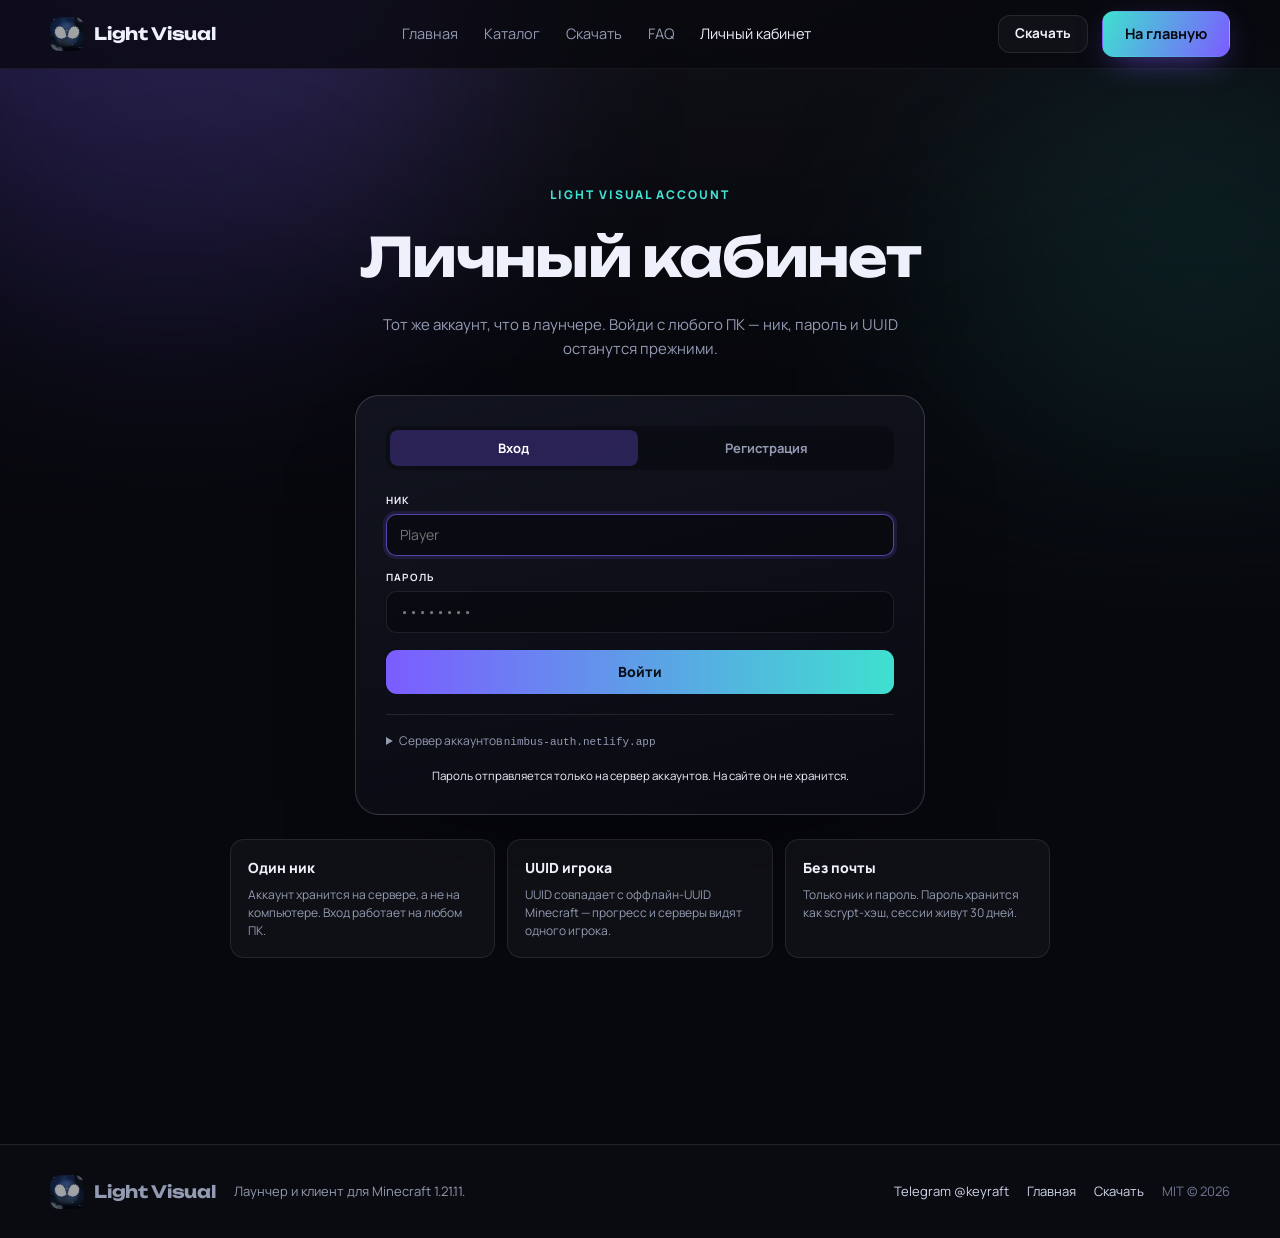
==== commit 54b4e0cd: "Rebrand site to Light Visual" ====
--- a/account.html
+++ b/account.html
@@ -3,8 +3,8 @@
 <head>
 <meta charset="UTF-8">
 <meta name="viewport" content="width=device-width, initial-scale=1">
-<title>Личный кабинет — Nimbus</title>
-<meta name="description" content="Вход и регистрация в Nimbus. Тот же аккаунт, что в лаунчере: ник, пароль и UUID игрока на любом ПК.">
+<title>Личный кабинет — Light Visual</title>
+<meta name="description" content="Вход и регистрация в Light Visual. Тот же аккаунт, что в лаунчере: ник, пароль и UUID игрока на любом ПК.">
 <meta name="theme-color" content="#07080d">
 <link rel="icon" href="assets/icon.png">
 <link rel="preconnect" href="https://fonts.googleapis.com">
@@ -22,8 +22,8 @@
 <header class="nav" id="top">
   <div class="wrap nav-inner">
     <a class="brand" href="index.html">
-      <img src="assets/icon.png" alt="Nimbus" width="34" height="34">
-      <span>Nimbus</span>
+      <img src="assets/icon.png" alt="Light Visual" width="34" height="34">
+      <span>Light Visual</span>
     </a>
     <nav class="nav-links" aria-label="Навигация">
       <a href="index.html">Главная</a>
@@ -51,7 +51,7 @@
 
 <main class="account-main wrap">
   <div class="account-hero">
-    <span class="eyebrow">Nimbus Account</span>
+    <span class="eyebrow">Light Visual Account</span>
     <h1>Личный кабинет</h1>
     <p>Тот же аккаунт, что в лаунчере. Войди с любого ПК — ник, пароль и UUID останутся прежними.</p>
   </div>
@@ -88,7 +88,7 @@
           <button id="saveServer" class="btn btn-ghost" type="button">Сохранить</button>
         </div>
         <div id="serverStatus" class="server-status"></div>
-        <p class="account-note">Для второго ПК укажи адрес сервера, который печатает NimbusAuthServer. Для интернета нужен https.</p>
+        <p class="account-note">Для второго ПК укажи адрес сервера, который печатает Light VisualAuthServer. Для интернета нужен https.</p>
       </details>
 
       <p class="account-note center">Пароль отправляется только на сервер аккаунтов. На сайте он не хранится.</p>
@@ -99,7 +99,7 @@
         <div id="avatar" class="account-avatar">N</div>
         <div class="account-user-copy">
           <h2 id="userName">Player</h2>
-          <span class="account-badge">Аккаунт Nimbus</span>
+          <span class="account-badge">Аккаунт Light Visual</span>
         </div>
         <a class="btn btn-ghost small" href="index.html#download">Скачать</a>
       </div>
@@ -148,8 +148,8 @@
 <footer class="footer">
   <div class="wrap footer-inner">
     <div class="brand">
-      <img src="assets/icon.png" alt="Nimbus" width="34" height="34">
-      <span>Nimbus</span>
+      <img src="assets/icon.png" alt="Light Visual" width="34" height="34">
+      <span>Light Visual</span>
     </div>
     <p>Лаунчер и клиент для Minecraft 1.21.11.</p>
     <div class="footer-links">
--- a/style.css
+++ b/style.css
@@ -1405,3 +1405,4 @@
   .footer-inner { padding: 24px 0; gap: 12px; }
   .footer-links { margin-left: 0; gap: 12px 16px; }
 }
+.download-grid small a { color: var(--a2); border-bottom: 1px solid color-mix(in srgb, var(--a2) 40%, transparent); }
